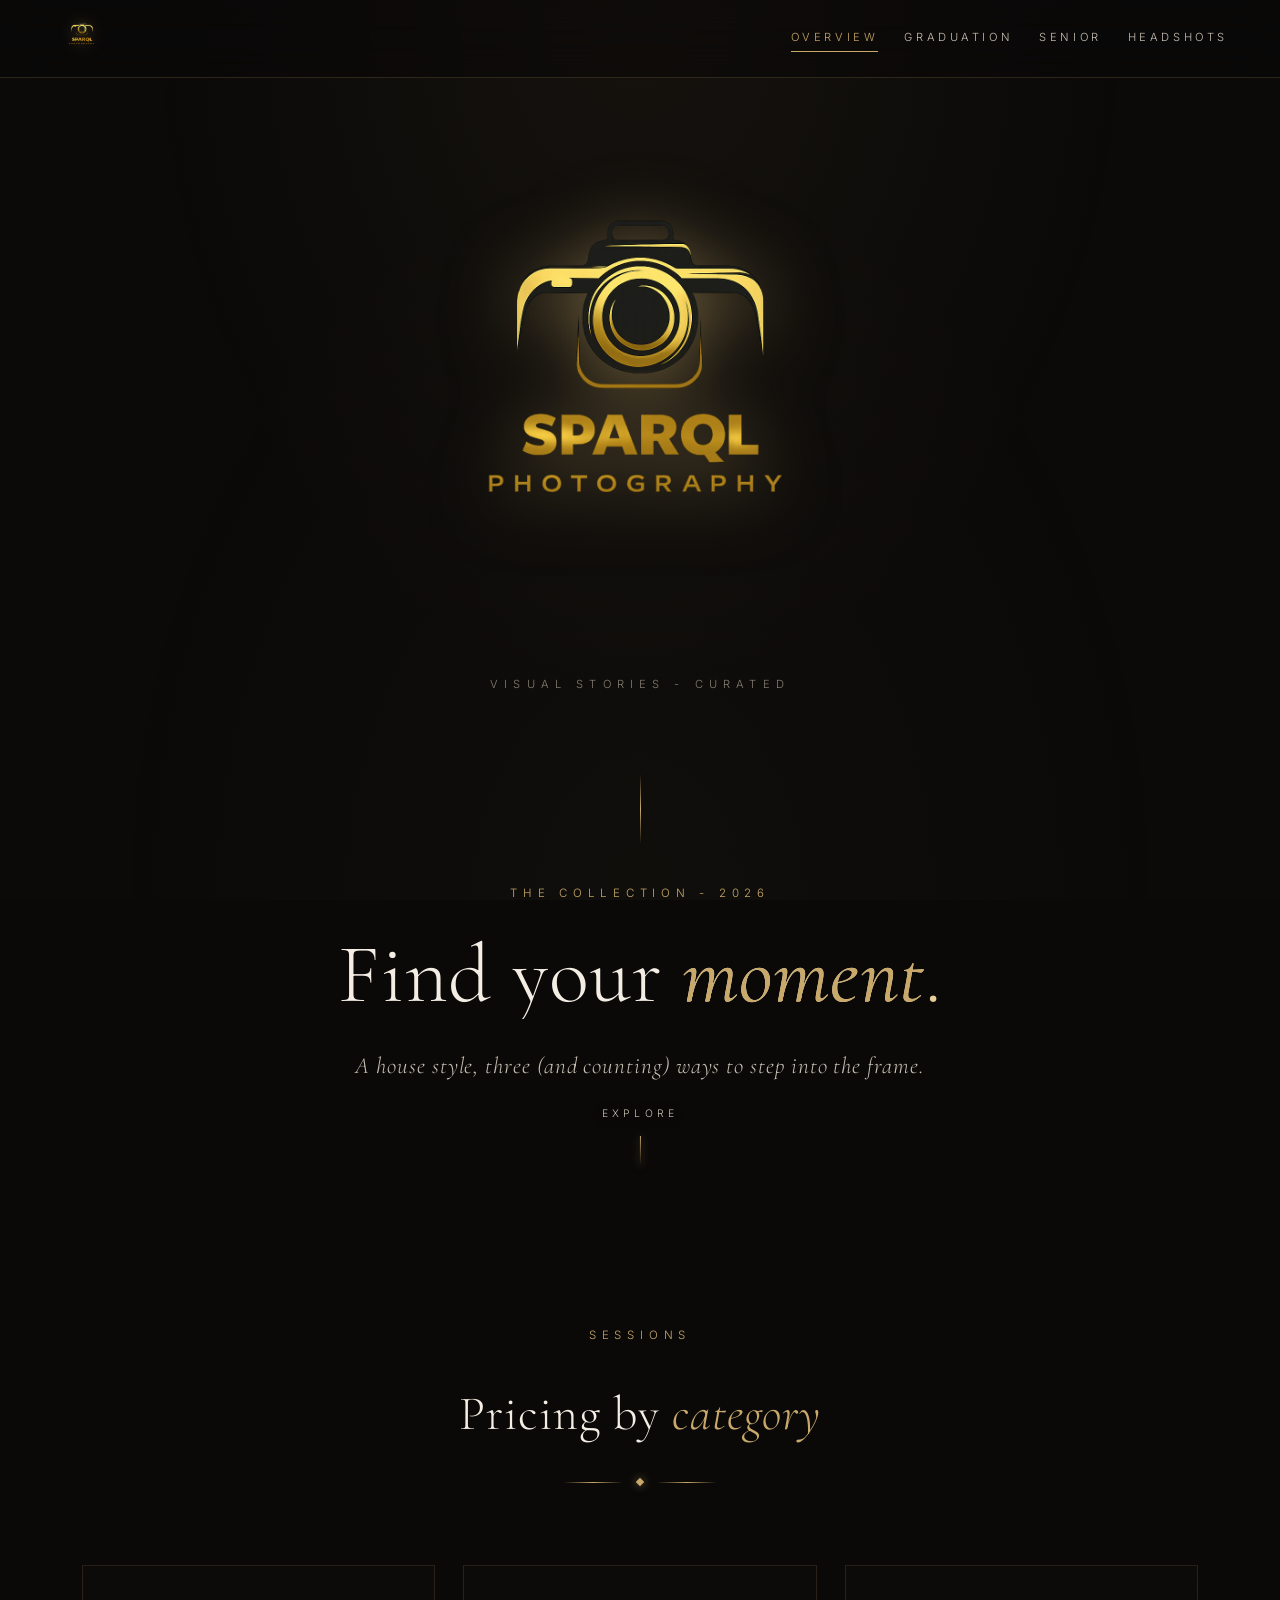
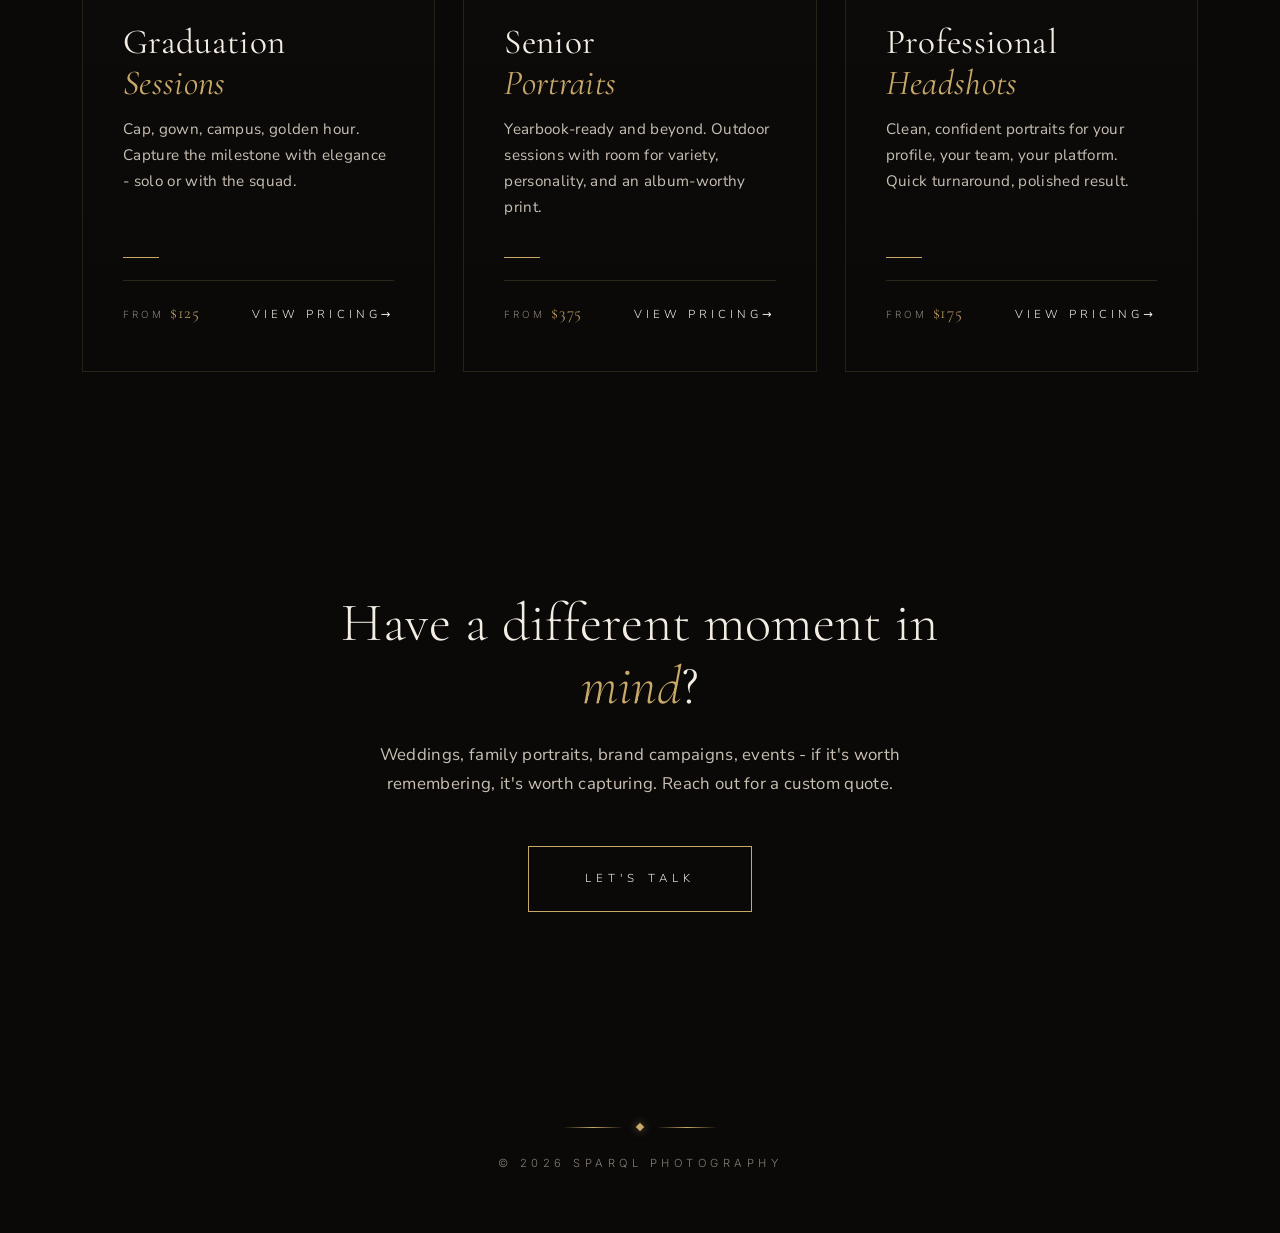
==== sparql-pricing-bundle/index.html @ 836772f3 "Add pricing bundle site (graduation, seniors, headshots)" ====
<!DOCTYPE html>
<html lang="en-US">
<head>
<meta charset="UTF-8" />
<meta name="viewport" content="width=device-width, initial-scale=1.0" />
<title>Sparql Photography — Pricing</title>
<link rel="preconnect" href="https://fonts.googleapis.com">
<link rel="preconnect" href="https://fonts.gstatic.com" crossorigin>
<link href="https://fonts.googleapis.com/css2?family=Cormorant+Garamond:ital,wght@0,300;0,400;0,500;0,600;0,700;1,300;1,400&family=Inter:wght@200;300;400;500;600&family=Italiana&family=Nunito+Sans:wght@300;400;500&display=swap" rel="stylesheet">
<link rel="preload" href="Logo.png" as="image">
<style>
  /* ============= SHARED FOUNDATIONS ============= */
  :root {
    --bg-deep: #0a0908;
    --bg-soft: #14110f;
    --ink: #f4ede4;
    --ink-soft: #c9c0b4;
    --ink-muted: #847d72;
    --gold: #c9a96a;
    --gold-light: #e6cf95;
    --gold-deep: #8a7340;
    --rule: rgba(201, 169, 106, 0.18);
    --card: rgba(255, 255, 255, 0.018);
    --card-border: rgba(201, 169, 106, 0.14);
  }
  * { box-sizing: border-box; margin: 0; padding: 0; }
  html { scroll-behavior: smooth; }
  body {
    background: var(--bg-deep);
    color: var(--ink);
    font-family: 'Inter', system-ui, -apple-system, sans-serif;
    font-weight: 300;
    letter-spacing: 0.02em;
    line-height: 1.7;
    overflow-x: hidden;
    -webkit-font-smoothing: antialiased;
    -moz-osx-font-smoothing: grayscale;
    position: relative;
    min-height: 100vh;
  }
  body::before {
    content: ""; position: fixed; inset: 0;
    background:
      radial-gradient(ellipse at top, rgba(201,169,106,0.06) 0%, transparent 55%),
      radial-gradient(ellipse at bottom, rgba(201,169,106,0.03) 0%, transparent 60%);
    pointer-events: none; z-index: 0;
  }
  body::after {
    content: ""; position: fixed; inset: 0;
    background-image: url("data:image/svg+xml,%3Csvg viewBox='0 0 200 200' xmlns='http://www.w3.org/2000/svg'%3E%3Cfilter id='n'%3E%3CfeTurbulence type='fractalNoise' baseFrequency='0.9' stitchTiles='stitch'/%3E%3CfeColorMatrix values='0 0 0 0 1  0 0 0 0 1  0 0 0 0 1  0 0 0 0.05 0'/%3E%3C/filter%3E%3Crect width='100%25' height='100%25' filter='url(%23n)'/%3E%3C/svg%3E");
    opacity: 0.5; mix-blend-mode: overlay;
    pointer-events: none; z-index: 1;
  }
  .container {
    max-width: 1180px; margin: 0 auto; padding: 0 32px;
    position: relative; z-index: 2;
  }

  /* ============= TOP NAV (shared across all pricing pages) ============= */
  .top-nav {
    position: fixed; top: 0; left: 0; right: 0; z-index: 100;
    background: rgba(10, 9, 8, 0.55);
    backdrop-filter: blur(18px);
    -webkit-backdrop-filter: blur(18px);
    border-bottom: 1px solid var(--rule);
    transition: background 0.4s ease, border-color 0.4s ease;
  }
  .top-nav-inner {
    max-width: 1240px; margin: 0 auto;
    padding: 14px 32px;
    display: flex; align-items: center; justify-content: space-between;
    gap: 24px;
  }
  .top-nav-brand {
    font-family: 'Italiana', serif;
    font-size: 0.95rem; letter-spacing: 0.3em;
    text-transform: uppercase;
    color: var(--ink); text-decoration: none;
    white-space: nowrap;
    transition: opacity 0.4s ease;
  }
  .top-nav-brand:hover { opacity: 0.85; }
  .nav-logo { height: 40px; width: auto; filter: drop-shadow(0 2px 8px rgba(201,169,106,0.3)); transition: transform 0.3s ease; }
  .nav-logo:hover { transform: scale(1.05); }
  .top-nav-brand .accent {
    color: var(--gold); font-style: italic;
    font-family: 'Cormorant Garamond', serif;
    font-weight: 400; letter-spacing: 0.05em;
    margin-right: 4px;
  }
  .top-nav-links {
    display: flex; gap: 26px; flex-wrap: wrap; justify-content: flex-end;
  }
  .top-nav-links a {
    font-family: 'Inter', sans-serif;
    font-size: 0.7rem; letter-spacing: 0.32em;
    text-transform: uppercase; color: var(--ink-soft);
    text-decoration: none; padding: 4px 0;
    border-bottom: 1px solid transparent;
    transition: color 0.4s ease, border-color 0.4s ease;
  }
  .top-nav-links a:hover { color: var(--gold); }
  .top-nav-links a.active {
    color: var(--gold);
    border-bottom-color: var(--gold);
  }
  @media (max-width: 720px) {
    .top-nav-inner { padding: 12px 22px; gap: 12px; flex-wrap: wrap; }
    .top-nav-brand { font-size: 0.78rem; letter-spacing: 0.22em; }
    .top-nav-links { gap: 14px; }
    .top-nav-links a { font-size: 0.58rem; letter-spacing: 0.22em; }
  }

  /* ============= HERO ============= */
  .hero {
    min-height: 100vh;
    display: flex; flex-direction: column;
    justify-content: center; align-items: center;
    text-align: center;
    padding: 140px 32px 140px;
    position: relative;
  }
  .brand-mark {
    font-family: 'Italiana', serif;
    font-size: clamp(2rem, 4vw, 2.6rem);
    letter-spacing: 0.4em;
    color: var(--ink);
    margin-bottom: 8px;
    opacity: 0;
    animation: fadeInUp 1.2s ease-out 0.2s forwards;
  }
  .brand-mark .accent {
    color: var(--gold); font-style: italic;
    letter-spacing: 0.05em;
    font-family: 'Cormorant Garamond', serif;
    font-weight: 400;
  }
  .logo-container {
    text-align: center;
    margin-bottom: 60px;
    opacity: 0;
    animation: fadeInUp 1s ease-out 0.3s forwards;
  }
  .logo-container a {
    display: inline-block;
    filter: drop-shadow(0 8px 35px rgba(201, 169, 106, 0.5));
  }
  .logo-container a:hover {
    filter: drop-shadow(0 10px 50px rgba(201, 169, 106, 0.7));
  }
  .logo {
    max-width: 700px;
    width: 100%;
    height: auto;
  }
  .logo:hover {
    transform: scale(1.02);
  }
  .brand-tag {
    font-size: 0.7rem; letter-spacing: 0.55em;
    color: var(--ink-muted); text-transform: uppercase;
    margin-bottom: 80px;
    opacity: 0;
    animation: fadeInUp 1.2s ease-out 0.4s forwards;
  }
  .hero-divider {
    width: 1px; height: 70px;
    background: linear-gradient(to bottom, transparent, var(--gold), transparent);
    margin: 0 auto 40px;
    opacity: 0;
    animation: heroLine 1.6s ease-out 0.5s forwards;
  }
  .eyebrow {
    font-size: 0.72rem; letter-spacing: 0.5em;
    text-transform: uppercase; color: var(--gold);
    margin-bottom: 28px; opacity: 0;
    animation: fadeInUp 1.2s ease-out 0.7s forwards;
  }
  h1.title {
    font-family: 'Cormorant Garamond', serif;
    font-weight: 300;
    font-size: clamp(2.6rem, 6.5vw, 5.4rem);
    letter-spacing: 0.01em; line-height: 1.05;
    margin-bottom: 28px;
    opacity: 0;
    background: linear-gradient(120deg,
      var(--ink) 0%, var(--ink) 35%,
      var(--gold-light) 50%,
      var(--ink) 65%, var(--ink) 100%);
    background-size: 200% 100%;
    -webkit-background-clip: text;
    background-clip: text;
    -webkit-text-fill-color: transparent;
    animation:
      fadeInUp 1.4s ease-out 0.9s forwards,
      shimmer 7s ease-in-out 2.4s infinite;
  }
  h1.title em {
    font-style: italic; font-weight: 400;
    color: var(--gold);
    -webkit-text-fill-color: var(--gold);
  }
  .tagline {
    font-family: 'Cormorant Garamond', serif;
    font-style: italic; font-weight: 300;
    font-size: clamp(1.15rem, 2vw, 1.45rem);
    color: var(--ink-soft);
    letter-spacing: 0.04em;
    max-width: 600px; margin: 0 auto;
    opacity: 0;
    animation: fadeInUp 1.4s ease-out 1.2s forwards;
  }
  .scroll-cue {
    position: absolute; bottom: 60px; left: 50%;
    transform: translateX(-50%);
    font-size: 0.65rem; letter-spacing: 0.4em;
    text-transform: uppercase; color: var(--ink-soft);
    opacity: 0;
    animation: fadeIn 2s ease-out 2s forwards, float 3s ease-in-out 3s infinite;
    z-index: 10;
    text-shadow: 0 2px 10px rgba(0, 0, 0, 0.8);
  }
  .scroll-cue::after {
    content: ""; display: block;
    width: 1px; height: 30px;
    background: linear-gradient(to bottom, var(--gold), transparent);
    margin: 14px auto 0;
    box-shadow: 0 0 8px rgba(201, 169, 106, 0.6);
  }

  /* ============= SECTION FRAME ============= */
  section.collections, section.cta {
    padding: 100px 0;
    position: relative;
  }
  .section-head {
    text-align: center;
    margin-bottom: 80px;
  }
  .section-head .eyebrow { animation: none; opacity: 1; }
  .section-head h2 {
    font-family: 'Cormorant Garamond', serif;
    font-weight: 300;
    font-size: clamp(2rem, 4vw, 3rem);
    letter-spacing: 0.02em; margin-top: 16px;
  }
  .section-head h2 em { font-style: italic; color: var(--gold); }
  .ornament {
    display: flex; align-items: center; justify-content: center;
    margin-top: 24px; gap: 14px;
  }
  .ornament .line {
    width: 60px; height: 1px;
    background: linear-gradient(to right, transparent, var(--gold), transparent);
  }
  .ornament .diamond {
    width: 6px; height: 6px; background: var(--gold);
    transform: rotate(45deg);
    box-shadow: 0 0 10px rgba(201, 169, 106, 0.6);
  }

  /* ============= COLLECTION CARDS (HUB) ============= */
  .collections-grid {
    display: grid;
    grid-template-columns: repeat(auto-fit, minmax(300px, 1fr));
    gap: 28px;
  }
  .collection-card {
    position: relative;
    display: flex; flex-direction: column;
    padding: 56px 40px 44px;
    border: 1px solid var(--card-border);
    background: linear-gradient(180deg, rgba(255,255,255,0.012), rgba(255,255,255,0.002));
    text-decoration: none; color: inherit;
    overflow: hidden;
    transition: transform 0.6s cubic-bezier(0.2, 0.7, 0.2, 1),
                border-color 0.6s ease,
                box-shadow 0.6s ease;
    opacity: 0; transform: translateY(40px);
    min-height: 360px;
  }
  .collection-card.in-view { animation: fadeInUp 1s ease-out forwards; }
  .collection-card:nth-child(1).in-view { animation-delay: 0.05s; }
  .collection-card:nth-child(2).in-view { animation-delay: 0.18s; }
  .collection-card:nth-child(3).in-view { animation-delay: 0.31s; }
  .collection-card:nth-child(4).in-view { animation-delay: 0.44s; }
  .collection-card:nth-child(5).in-view { animation-delay: 0.57s; }
  .collection-card::before {
    content: ""; position: absolute; inset: 0;
    border: 1px solid transparent;
    background: linear-gradient(135deg,
      rgba(201, 169, 106, 0.4),
      transparent 30%, transparent 70%,
      rgba(201, 169, 106, 0.4)) border-box;
    -webkit-mask: linear-gradient(#000 0 0) padding-box, linear-gradient(#000 0 0);
    -webkit-mask-composite: xor; mask-composite: exclude;
    opacity: 0; transition: opacity 0.6s ease;
    pointer-events: none;
  }
  .collection-card:hover {
    transform: translateY(-8px);
    border-color: rgba(201, 169, 106, 0.45);
    box-shadow:
      0 30px 60px -20px rgba(0,0,0,0.6),
      0 0 0 1px rgba(201, 169, 106, 0.05),
      0 0 40px -10px rgba(201, 169, 106, 0.25);
  }
  .collection-card:hover::before { opacity: 1; }

  .collection-card .index {
    font-family: 'Inter', sans-serif;
    font-size: 0.7rem; letter-spacing: 0.4em;
    text-transform: uppercase; color: var(--ink-muted);
    margin-bottom: 28px;
  }
  .collection-card h3 {
    font-family: 'Cormorant Garamond', serif;
    font-weight: 400;
    font-size: clamp(1.8rem, 3vw, 2.2rem);
    letter-spacing: 0.01em;
    line-height: 1.15; margin-bottom: 14px;
  }
  .collection-card h3 em {
    font-style: italic; color: var(--gold);
  }
  .collection-card .desc {
    color: var(--ink-soft);
    font-family: 'Avenir Book', 'AvenirNext-Regular', 'Avenir Next', Avenir,
                 'Nunito Sans', system-ui, -apple-system, sans-serif;
    font-weight: 400;
    font-size: 0.95rem;
    margin-bottom: 36px;
    flex-grow: 1;
  }
  .collection-card .divider {
    width: 36px; height: 1px;
    background: var(--gold);
    margin: 0 0 22px;
    transition: width 0.6s cubic-bezier(0.2, 0.7, 0.2, 1);
  }
  .collection-card:hover .divider { width: 80px; }
  .collection-card .meta {
    display: flex; justify-content: space-between; align-items: baseline;
    border-top: 1px solid var(--rule);
    padding-top: 18px;
  }
  .collection-card .price-from {
    font-family: 'Cormorant Garamond', serif;
    font-weight: 300;
    font-size: 1.05rem;
    color: var(--gold);
    letter-spacing: 0.04em;
  }
  .collection-card .price-from .lbl {
    font-family: 'Inter', sans-serif;
    font-size: 0.62rem; letter-spacing: 0.3em;
    text-transform: uppercase;
    color: var(--ink-muted);
    margin-right: 6px;
  }
  .collection-card .arrow {
    font-family: 'Avenir Book', 'AvenirNext-Regular', 'Avenir Next', Avenir,
                 'Nunito Sans', system-ui, -apple-system, sans-serif;
    font-size: 0.72rem; letter-spacing: 0.35em;
    text-transform: uppercase; color: var(--ink);
    transition: color 0.4s ease, letter-spacing 0.4s ease;
  }
  .collection-card .arrow::after {
    content: " →"; display: inline-block;
    transition: transform 0.4s ease;
  }
  .collection-card:hover .arrow { color: var(--gold); letter-spacing: 0.45em; }
  .collection-card:hover .arrow::after { transform: translateX(6px); }

  /* "Coming soon" placeholder card variant for future categories */
  .collection-card.soon {
    pointer-events: none;
    opacity: 0.45;
  }
  .collection-card.soon .arrow { color: var(--ink-muted); }

  /* ============= CTA ============= */
  section.cta {
    text-align: center;
    padding: 120px 32px 140px;
  }
  .cta h2 {
    font-family: 'Cormorant Garamond', serif;
    font-weight: 300;
    font-size: clamp(2rem, 4.5vw, 3.4rem);
    line-height: 1.15; margin-bottom: 24px;
    max-width: 720px; margin-left: auto; margin-right: auto;
  }
  .cta h2 em { font-style: italic; color: var(--gold); }
  .cta p {
    color: var(--ink-soft);
    font-family: 'Avenir Book', 'AvenirNext-Regular', 'Avenir Next', Avenir,
                 'Nunito Sans', system-ui, -apple-system, sans-serif;
    font-size: 1.05rem;
    max-width: 560px; margin: 0 auto 48px;
    font-weight: 400;
  }
  .btn-luxe {
    display: inline-block;
    padding: 22px 56px; background: transparent;
    color: var(--ink); text-decoration: none;
    font-family: 'Avenir Book', 'AvenirNext-Regular', 'Avenir Next', Avenir,
                 'Nunito Sans', system-ui, -apple-system, sans-serif;
    font-size: 0.72rem; letter-spacing: 0.45em;
    text-transform: uppercase;
    border: 1px solid var(--gold);
    position: relative; overflow: hidden;
    transition: color 0.5s ease, letter-spacing 0.5s ease;
    z-index: 1;
  }
  .btn-luxe::before {
    content: ""; position: absolute; inset: 0;
    background: linear-gradient(135deg, var(--gold-light), var(--gold), var(--gold-deep));
    transform: translateY(101%);
    transition: transform 0.6s cubic-bezier(0.7, 0, 0.2, 1);
    z-index: -1;
  }
  .btn-luxe:hover { color: var(--bg-deep); letter-spacing: 0.55em; }
  .btn-luxe:hover::before { transform: translateY(0); }

  /* ============= FOOTER ============= */
  footer {
    text-align: center;
    padding: 40px 32px 60px;
    color: var(--ink-muted);
    font-size: 0.7rem; letter-spacing: 0.4em;
    text-transform: uppercase;
    position: relative; z-index: 2;
  }
  footer .ornament { margin-bottom: 24px; }

  /* ============= ANIMATIONS ============= */
  @keyframes fadeInUp {
    0% { opacity: 0; transform: translateY(40px); }
    100% { opacity: 1; transform: translateY(0); }
  }
  @keyframes fadeIn { to { opacity: 1; } }
  @keyframes heroLine {
    0% { opacity: 0; height: 0; }
    100% { opacity: 1; height: 70px; }
  }
  @keyframes shimmer {
    0% { background-position: -200% 0; }
    100% { background-position: 200% 0; }
  }
  @keyframes float {
    0%, 100% { transform: translateX(-50%) translateY(0); }
    50% { transform: translateX(-50%) translateY(-8px); }
  }
  @keyframes logoFlicker {
    0%, 18%, 22%, 25%, 53%, 57%, 100% { opacity: 1; }
    20%, 24%, 55% { opacity: 0.4; }
  }
  @keyframes logoDissolve {
    0% { opacity: 0; transform: scale(0.97); }
    40% { opacity: 0.6; }
    100% { opacity: 1; transform: scale(1); }
  }
  @keyframes logoPop {
    0% { opacity: 0; transform: scale(0.85); }
    60% { opacity: 1; transform: scale(1.20); }
    100% { opacity: 1; transform: scale(1); }
  }
  @keyframes glowIn {
    0% { filter: drop-shadow(0 8px 35px rgba(201, 169, 106, 0)); }
    100% { filter: drop-shadow(0 8px 35px rgba(201, 169, 106, 0.5)); }
  }
  @media (prefers-reduced-motion: reduce) {
    *, *::before, *::after {
      animation-duration: 0.01ms !important;
      animation-iteration-count: 1 !important;
      transition-duration: 0.01ms !important;
    }
    .collection-card { opacity: 1; transform: none; }
  }
  @media (max-width: 720px) {
    .hero { padding: 110px 24px 60px; min-height: 80vh; }
    .container { padding: 0 22px; }
    section.collections, section.cta { padding: 70px 0; }
    .section-head { margin-bottom: 50px; }
    .collection-card { padding: 44px 28px 32px; min-height: auto; }
    .brand-tag { margin-bottom: 50px; }
    .logo { max-width: 380px; }
  }
</style>
</head>
<body>

  <!-- ============= TOP NAV ============= -->
  <nav class="top-nav" aria-label="Pricing categories">
    <div class="top-nav-inner">
      <a href="index.html" class="top-nav-brand"><img src="Logo.png" alt="Sparql Photography" class="nav-logo" /></a>
      <div class="top-nav-links">
        <a href="index.html" class="active">Overview</a>
        <a href="graduation.html">Graduation</a>
        <a href="seniors.html">Senior</a>
        <a href="headshots.html">Headshots</a>
      </div>
    </div>
  </nav>

  <!-- ============= HERO ============= -->
  <header class="hero">
    <div class="logo-container">
      <a href="https://www.sparqlphotography.com" target="_blank" rel="noopener noreferrer">
        <img src="Logo.png" alt="Sparql Photography Logo" class="logo" />
      </a>
    </div>
    <div class="brand-tag">Visual Stories - Curated</div>

    <div class="hero-divider"></div>

    <div class="eyebrow">The Collection - 2026</div>
    <h1 class="title">Find your <em>moment</em>.</h1>
    <p class="tagline">A house style, three (and counting) ways to step into the frame.</p>

    <div class="scroll-cue">Explore</div>
  </header>

  <!-- ============= COLLECTIONS ============= -->
  <section class="collections">
    <div class="container">
      <div class="section-head">
        <div class="eyebrow">Sessions</div>
        <h2>Pricing by <em>category</em></h2>
        <div class="ornament">
          <span class="line"></span>
          <span class="diamond"></span>
          <span class="line"></span>
        </div>
      </div>

      <div class="collections-grid">

        <a href="graduation.html" class="collection-card reveal">
          <h3>Graduation <em>Sessions</em></h3>
          <p class="desc">Cap, gown, campus, golden hour. Capture the milestone with elegance - solo or with the squad.</p>
          <div class="divider"></div>
          <div class="meta">
            <div class="price-from"><span class="lbl">From</span>$125</div>
            <div class="arrow">View pricing</div>
          </div>
        </a>

        <a href="seniors.html" class="collection-card reveal">
          <h3>Senior <br><em>Portraits</em></h3>
          <p class="desc">Yearbook-ready and beyond. Outdoor sessions with room for variety, personality, and an album-worthy print.</p>
          <div class="divider"></div>
          <div class="meta">
            <div class="price-from"><span class="lbl">From</span>$375</div>
            <div class="arrow">View pricing</div>
          </div>
        </a>

        <a href="headshots.html" class="collection-card reveal">
          <h3>Professional <em>Headshots</em></h3>
          <p class="desc">Clean, confident portraits for your profile, your team, your platform. Quick turnaround, polished result.</p>
          <div class="divider"></div>
          <div class="meta">
            <div class="price-from"><span class="lbl">From</span>$175</div>
            <div class="arrow">View pricing</div>
          </div>
        </a>

        <!-- Future-category placeholder pattern.
             To add a new category later, copy a card above, change the index/title/desc/price/href,
             and remove the .soon class. -->
        <!--
        <a href="families.html" class="collection-card reveal soon">
          <div class="index">04 · Families</div>
          <h3>Family <em>Sessions</em></h3>
          <p class="desc">Coming soon.</p>
          <div class="divider"></div>
          <div class="meta">
            <div class="price-from"><span class="lbl">From</span>—</div>
            <div class="arrow">Coming soon</div>
          </div>
        </a>
        -->

      </div>
    </div>
  </section>

  <!-- ============= CTA ============= -->
  <section class="cta" id="contact">
    <div class="container">
      <h2>Have a different moment in <em>mind</em>?</h2>
      <p>Weddings, family portraits, brand campaigns, events - if it's worth remembering, it's worth capturing. Reach out for a custom quote.</p>
      <a href="mailto:photog@sparqlphotography.com" class="btn-luxe">Let's Talk</a>
    </div>
  </section>

  <footer>
    <div class="ornament">
      <span class="line"></span>
      <span class="diamond"></span>
      <span class="line"></span>
    </div>
    © 2026 Sparql Photography
  </footer>

  <script>
    const reveals = document.querySelectorAll('.reveal');
    const io = new IntersectionObserver((entries) => {
      entries.forEach((entry) => {
        if (entry.isIntersecting) {
          entry.target.classList.add('in-view');
          io.unobserve(entry.target);
        }
      });
    }, { threshold: 0.15, rootMargin: '0px 0px -50px 0px' });
    reveals.forEach((el) => io.observe(el));
  </script>

</body>
</html>
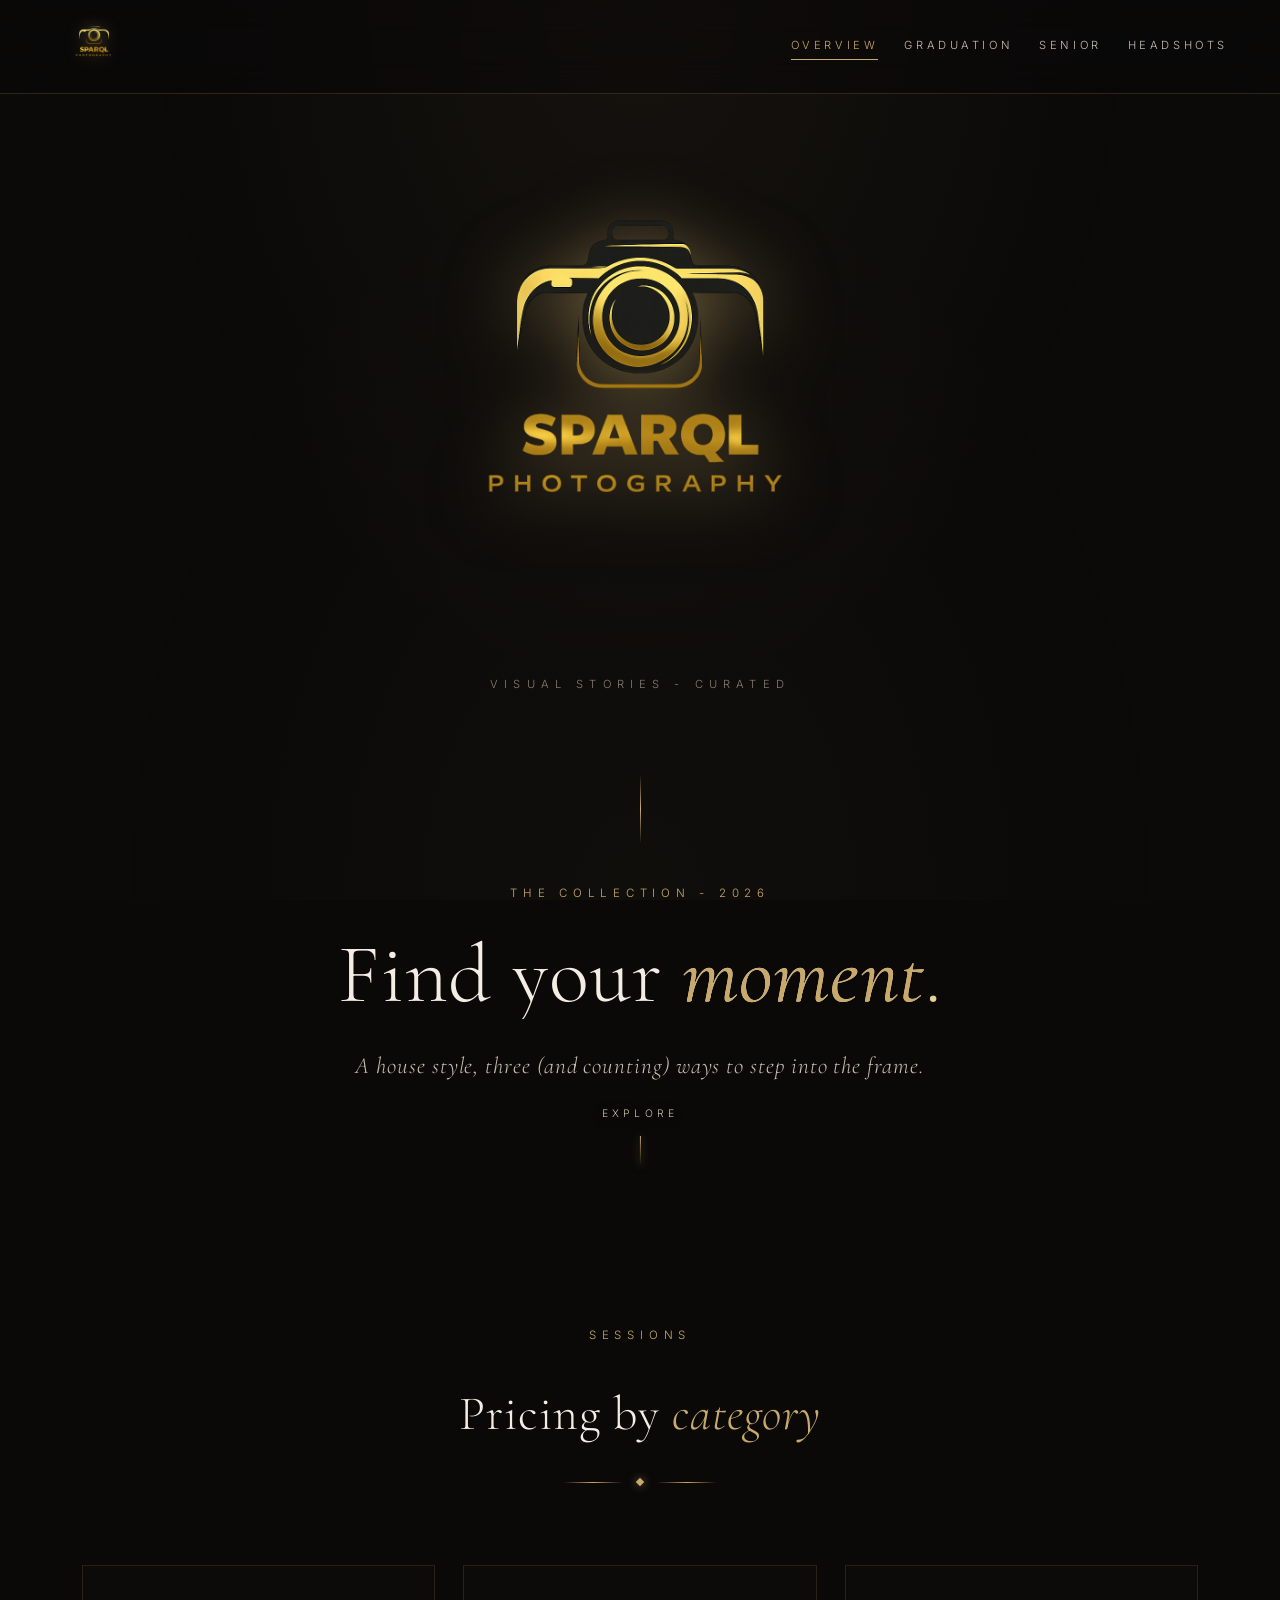
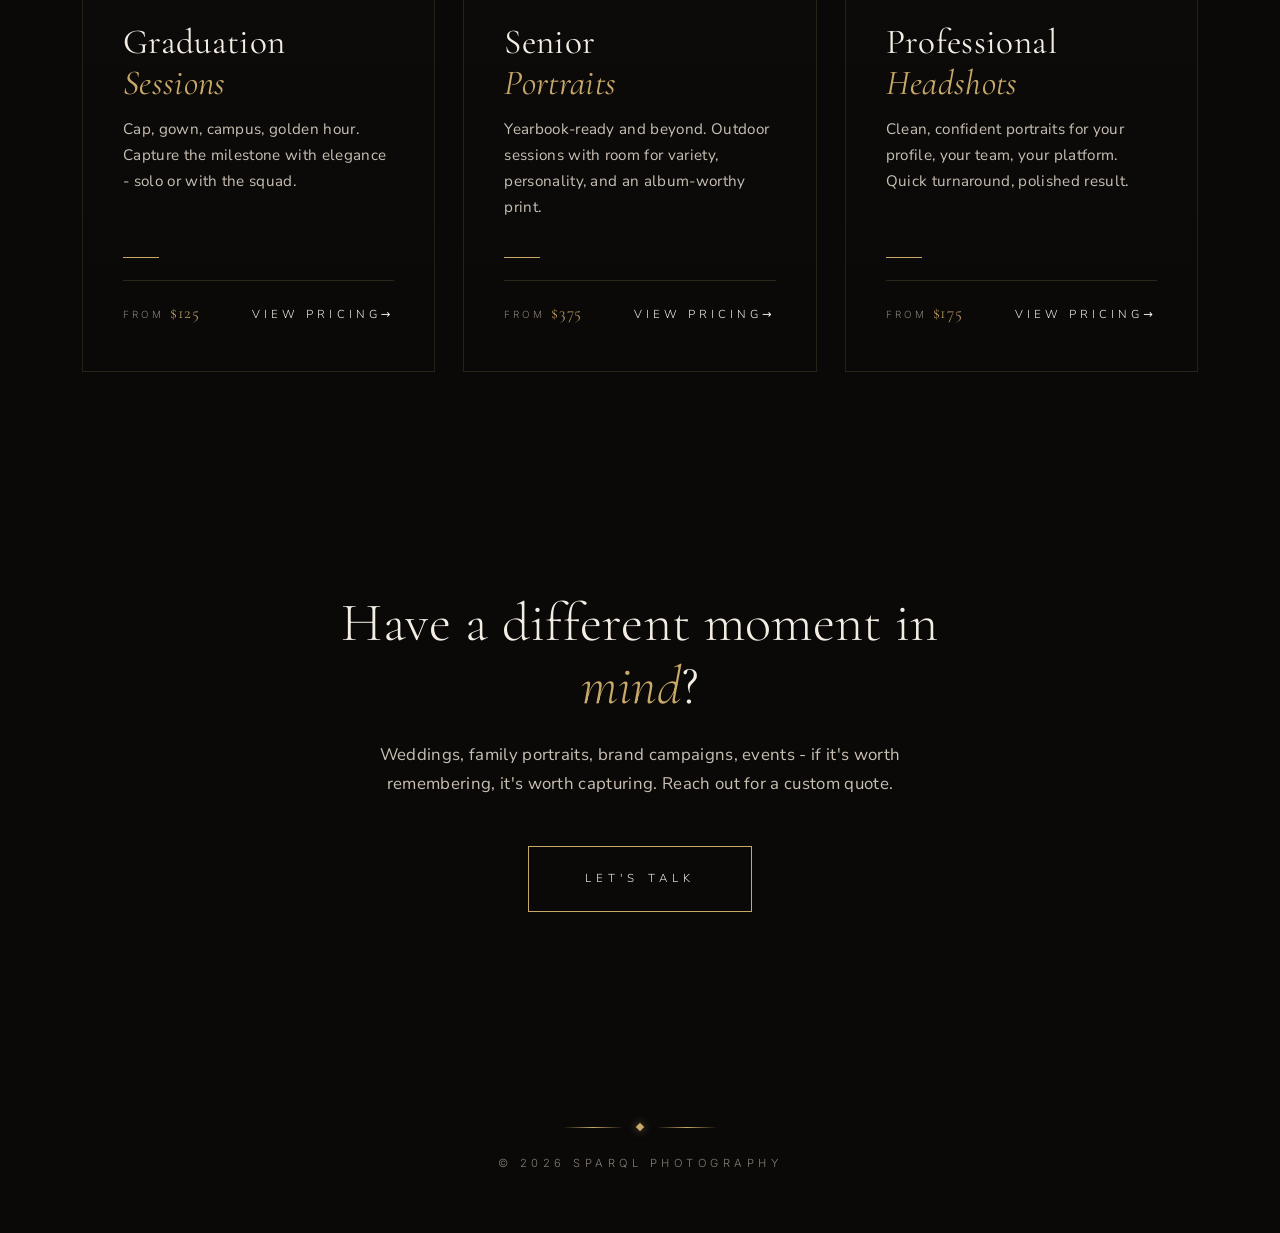
==== commit adad5762: "Enlarge nav logo (56px) and point brand link to sparqlphotography.com" ====
--- a/sparql-pricing-bundle/index.html
+++ b/sparql-pricing-bundle/index.html
@@ -80,7 +80,7 @@
     transition: opacity 0.4s ease;
   }
   .top-nav-brand:hover { opacity: 0.85; }
-  .nav-logo { height: 40px; width: auto; filter: drop-shadow(0 2px 8px rgba(201,169,106,0.3)); transition: transform 0.3s ease; }
+  .nav-logo { height: 56px; width: auto; filter: drop-shadow(0 2px 8px rgba(201,169,106,0.3)); transition: transform 0.3s ease; }
   .nav-logo:hover { transform: scale(1.05); }
   .top-nav-brand .accent {
     color: var(--gold); font-style: italic;
@@ -494,7 +494,7 @@
   <!-- ============= TOP NAV ============= -->
   <nav class="top-nav" aria-label="Pricing categories">
     <div class="top-nav-inner">
-      <a href="index.html" class="top-nav-brand"><img src="Logo.png" alt="Sparql Photography" class="nav-logo" /></a>
+      <a href="https://www.sparqlphotography.com" class="top-nav-brand"><img src="Logo.png" alt="Sparql Photography" class="nav-logo" /></a>
       <div class="top-nav-links">
         <a href="index.html" class="active">Overview</a>
         <a href="graduation.html">Graduation</a>
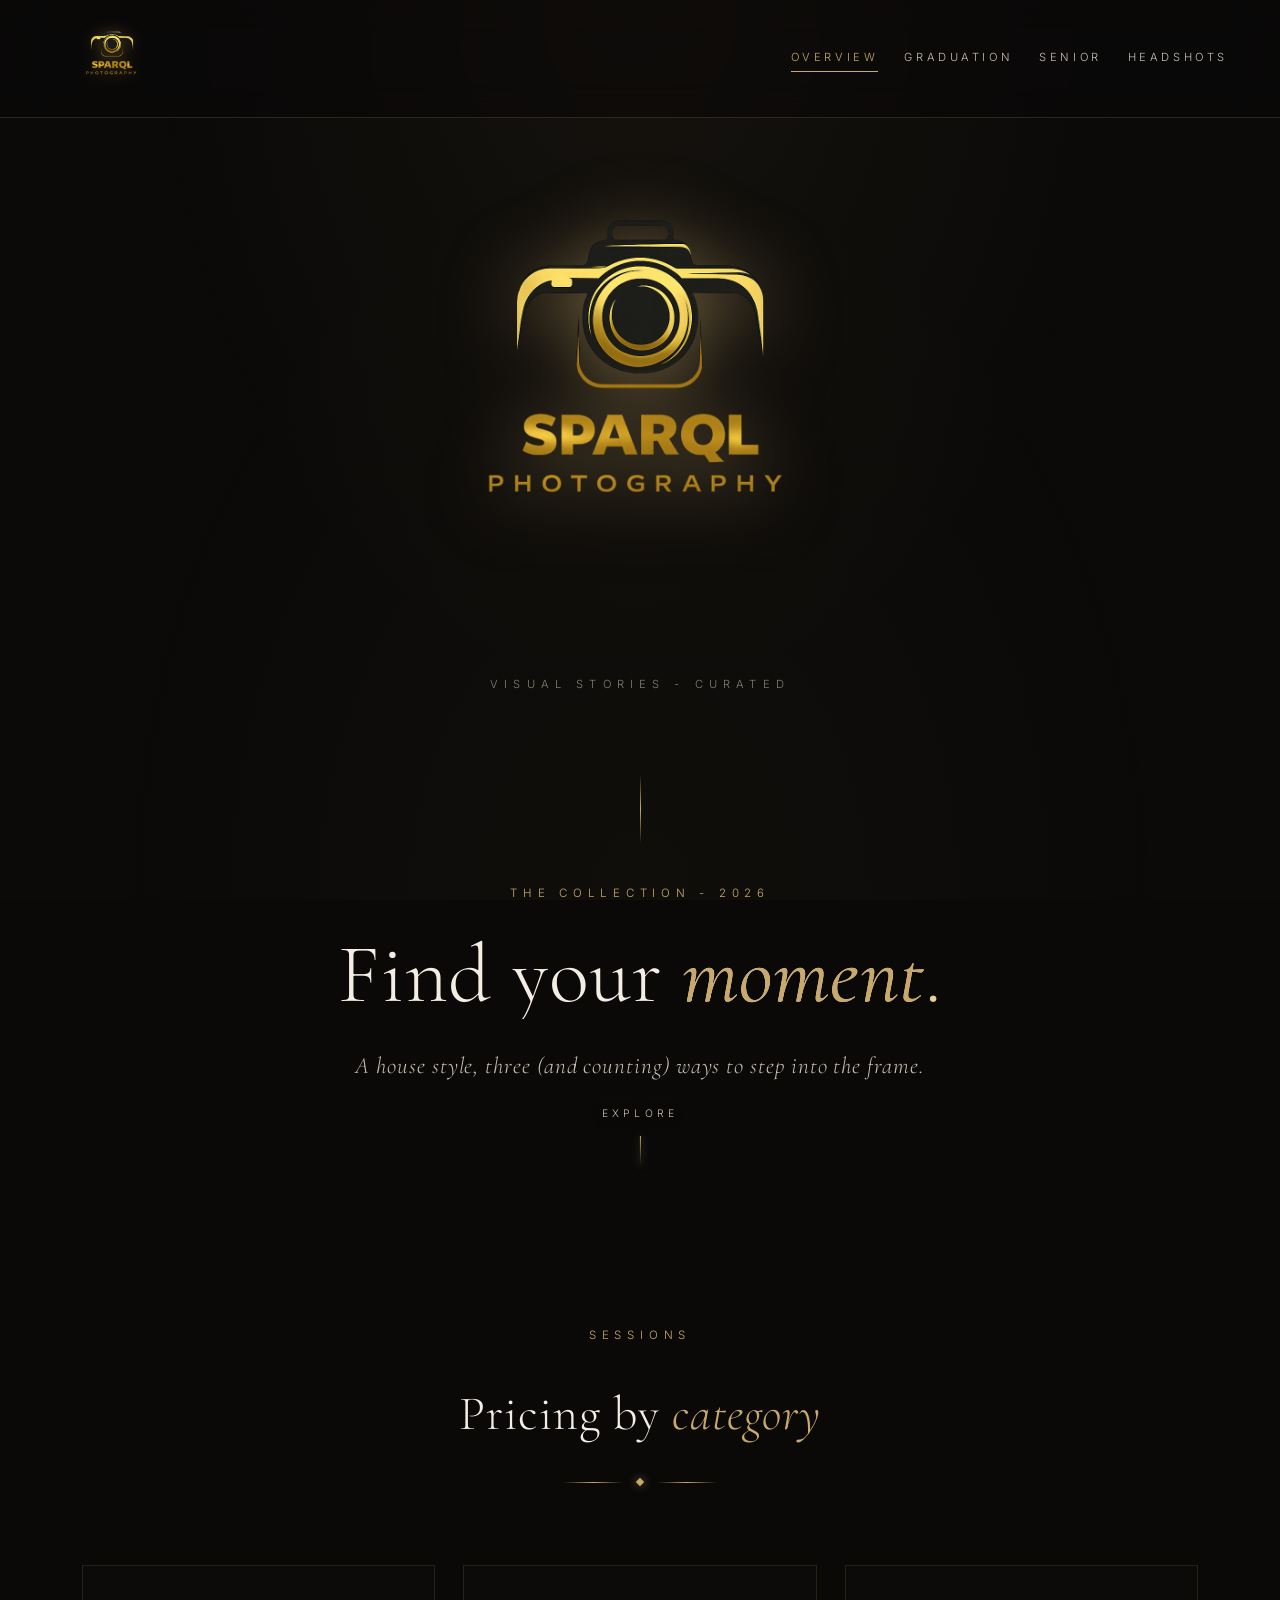
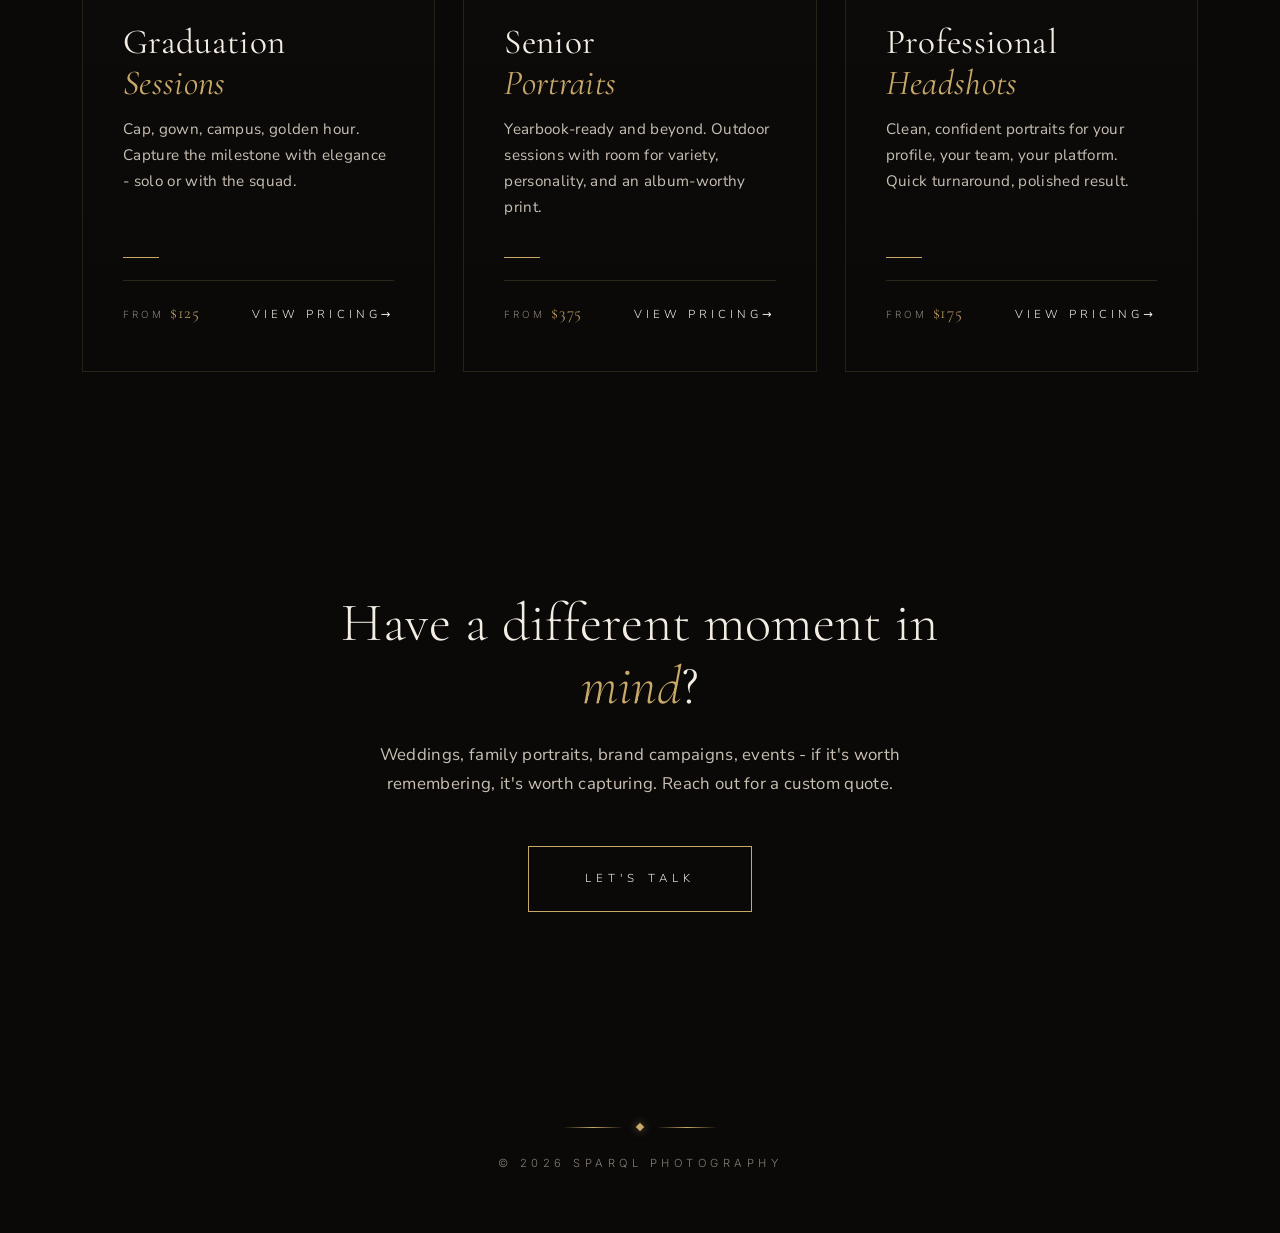
==== commit a54c6ddf: "Enlarge nav logo to 80px" ====
--- a/sparql-pricing-bundle/index.html
+++ b/sparql-pricing-bundle/index.html
@@ -80,7 +80,7 @@
     transition: opacity 0.4s ease;
   }
   .top-nav-brand:hover { opacity: 0.85; }
-  .nav-logo { height: 56px; width: auto; filter: drop-shadow(0 2px 8px rgba(201,169,106,0.3)); transition: transform 0.3s ease; }
+  .nav-logo { height: 80px; width: auto; filter: drop-shadow(0 2px 8px rgba(201,169,106,0.3)); transition: transform 0.3s ease; }
   .nav-logo:hover { transform: scale(1.05); }
   .top-nav-brand .accent {
     color: var(--gold); font-style: italic;
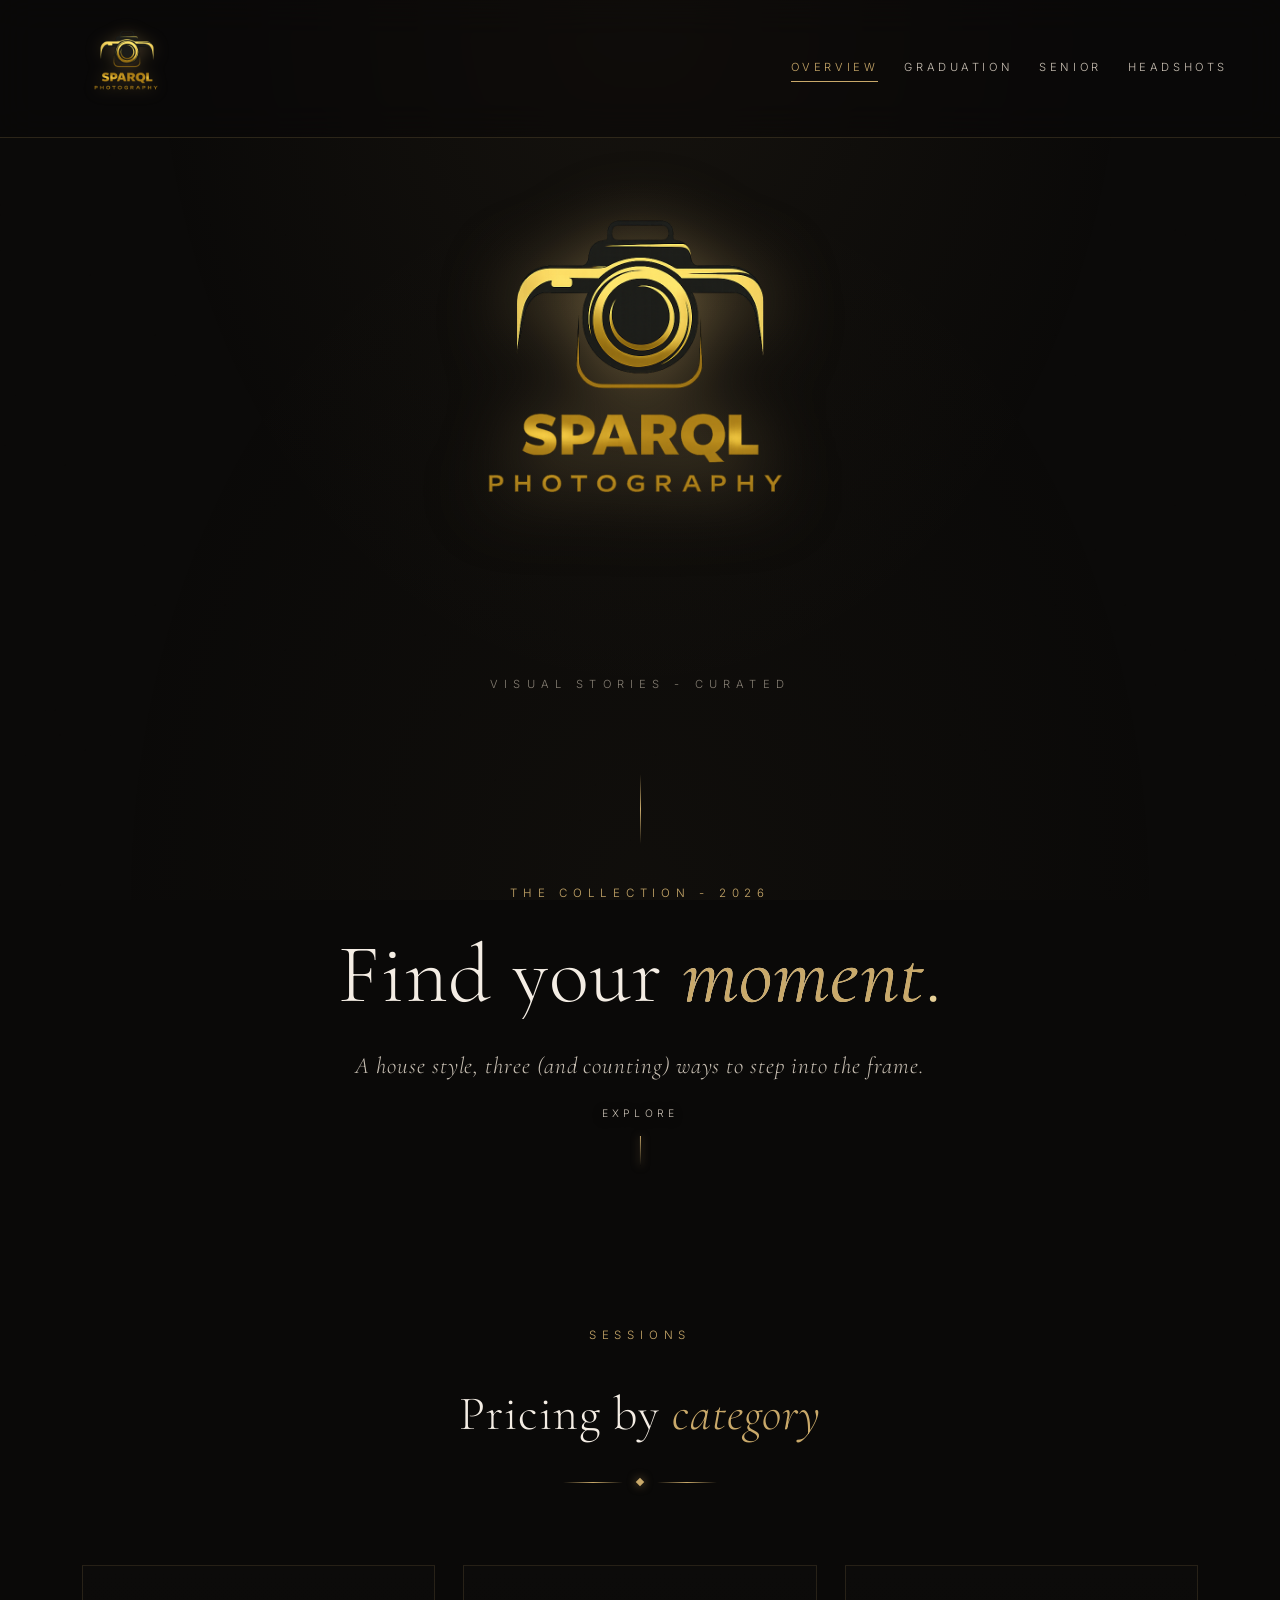
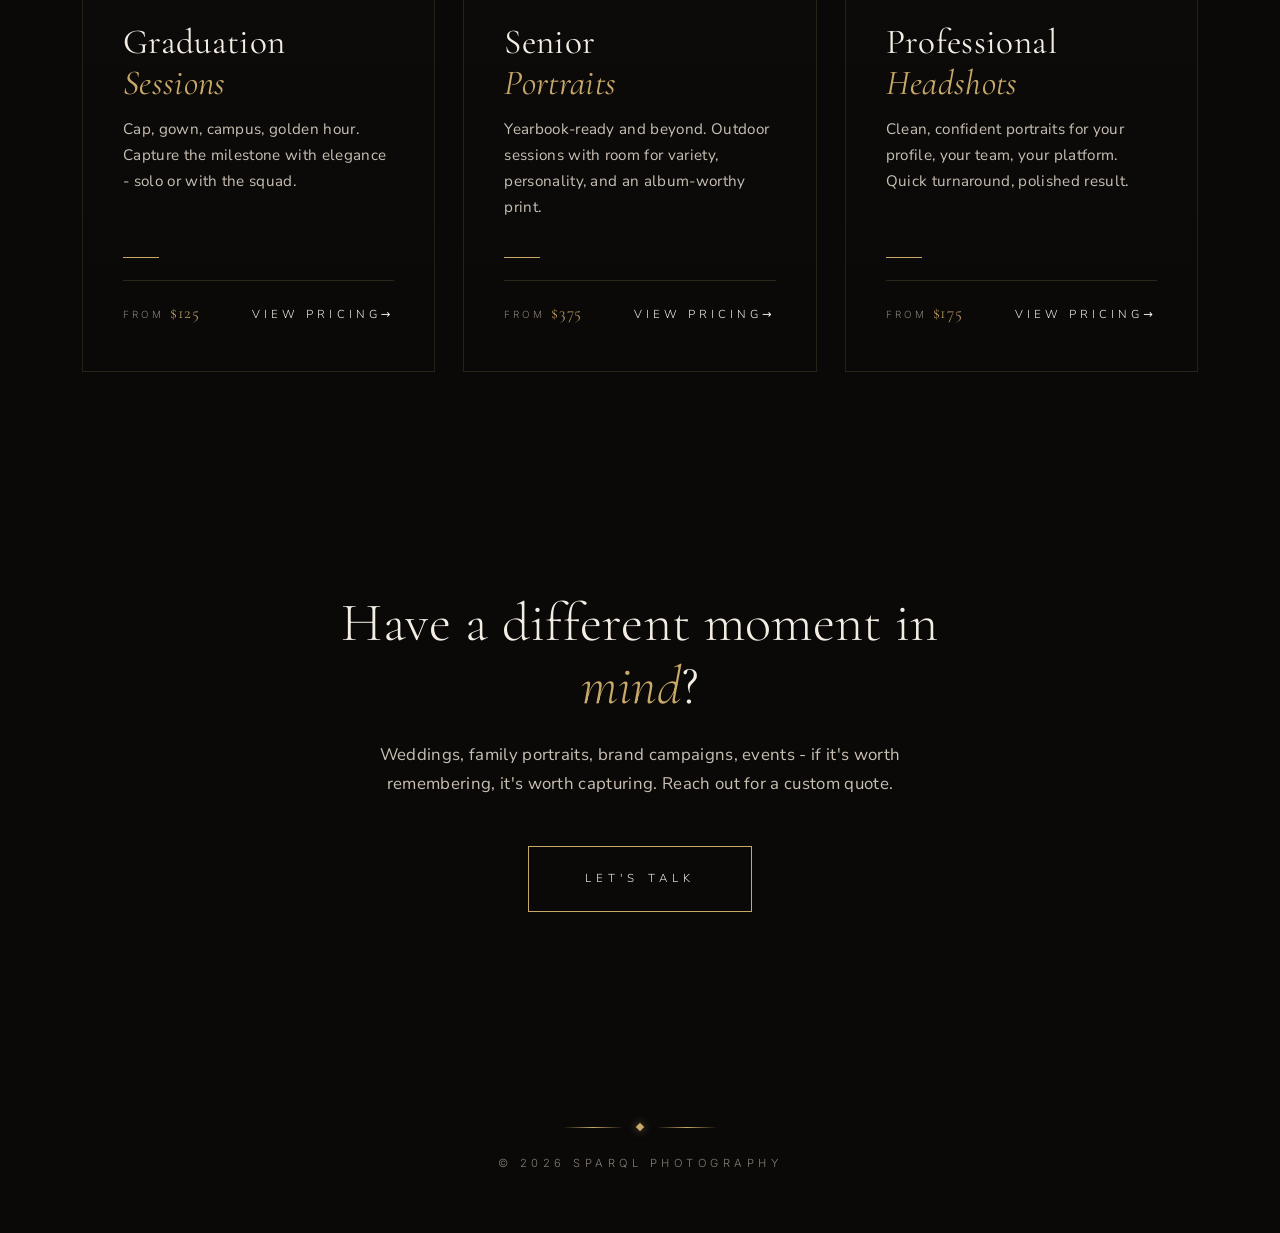
==== commit d5573f18: "Enlarge nav logo to 100px" ====
--- a/sparql-pricing-bundle/index.html
+++ b/sparql-pricing-bundle/index.html
@@ -80,7 +80,7 @@
     transition: opacity 0.4s ease;
   }
   .top-nav-brand:hover { opacity: 0.85; }
-  .nav-logo { height: 80px; width: auto; filter: drop-shadow(0 2px 8px rgba(201,169,106,0.3)); transition: transform 0.3s ease; }
+  .nav-logo { height: 100px; width: auto; filter: drop-shadow(0 2px 8px rgba(201,169,106,0.3)); transition: transform 0.3s ease; }
   .nav-logo:hover { transform: scale(1.05); }
   .top-nav-brand .accent {
     color: var(--gold); font-style: italic;
